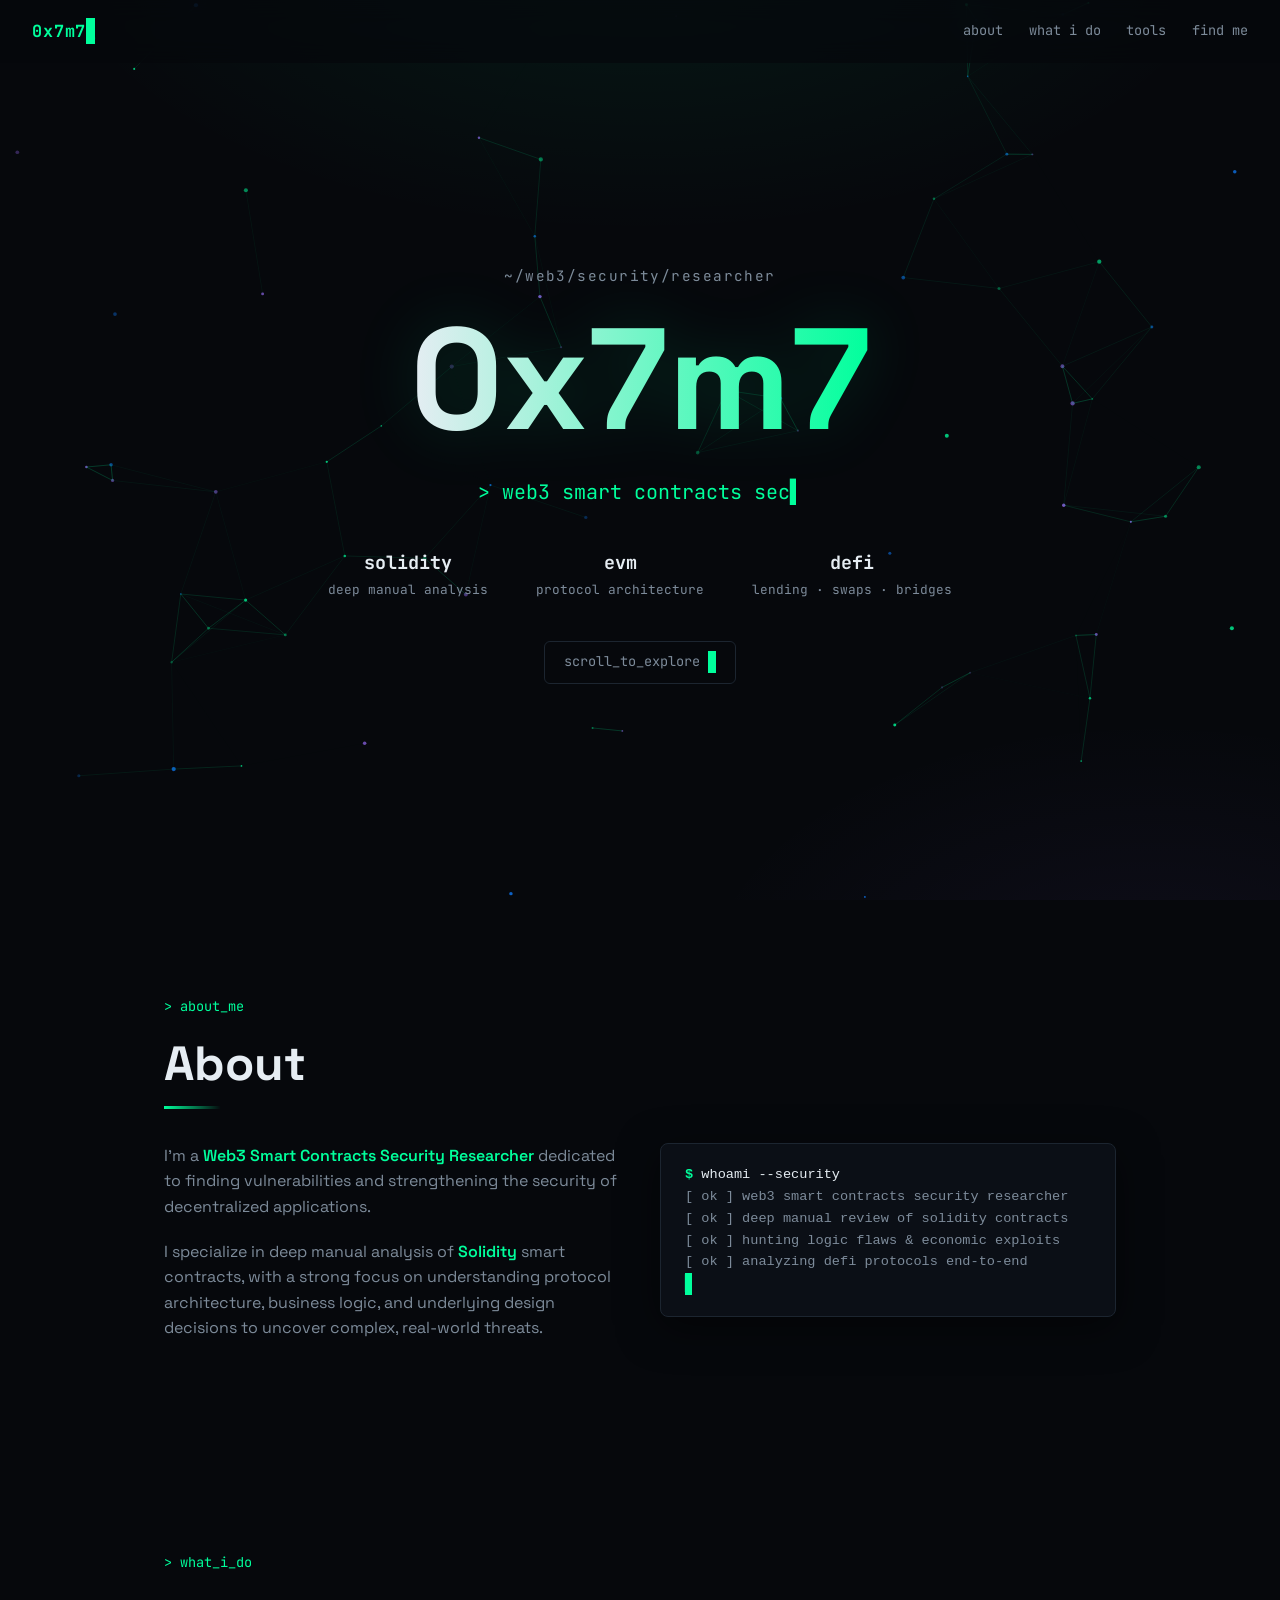
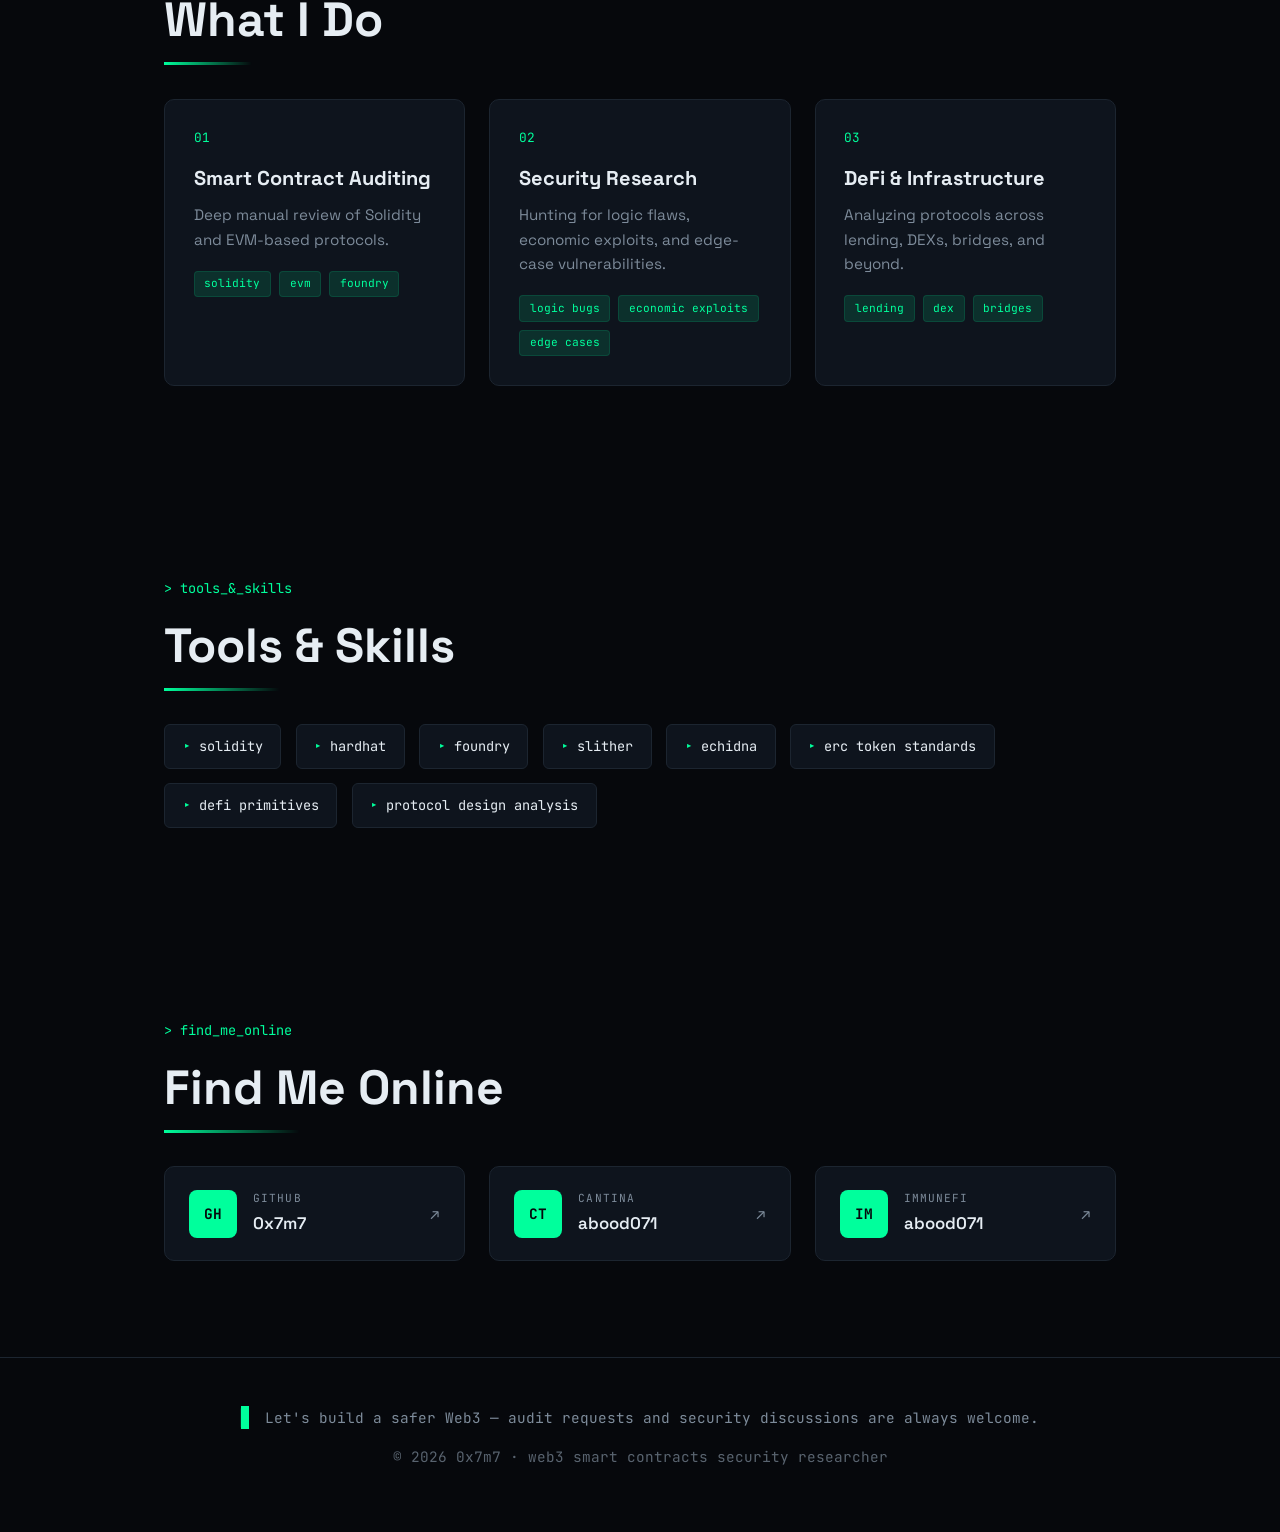
==== index.html @ 2cda6353 "Add files via upload" ====
<!DOCTYPE html>
<html lang="en">
<head>
  <meta charset="UTF-8" />
  <meta name="viewport" content="width=device-width, initial-scale=1.0" />
  <title>0x7m7 — Web3 Smart Contracts Security Researcher</title>
  <meta name="description" content="0x7m7 — Web3 Smart Contracts Security Researcher. Auditing Solidity protocols, hunting logic flaws and economic exploits across DeFi & infrastructure." />
  <link rel="preconnect" href="https://fonts.googleapis.com" />
  <link rel="preconnect" href="https://fonts.gstatic.com" crossorigin />
  <link href="https://fonts.googleapis.com/css2?family=Space+Grotesk:wght@400;500;600;700&family=JetBrains+Mono:wght@400;500;700&display=swap" rel="stylesheet" />
  <link rel="stylesheet" href="style.css" />
</head>
<body>
  <canvas id="particles"></canvas>

  <header class="nav">
    <a class="nav-logo" href="#top">0x7m7<span class="cursor-block">_</span></a>
    <nav class="nav-links">
      <a href="#about">about</a>
      <a href="#services">what i do</a>
      <a href="#tools">tools</a>
      <a href="#find-me">find me</a>
    </nav>
  </header>

  <main id="top">
    <section class="hero">
      <p class="hero-overline">~/web3/security/researcher</p>
      <h1 class="hero-title">0x7m7</h1>
      <p class="hero-sub" id="typed"></p>
      <ul class="hero-stats">
        <li><span class="stat-num">solidity</span><span class="stat-label">deep manual analysis</span></li>
        <li><span class="stat-num">evm</span><span class="stat-label">protocol architecture</span></li>
        <li><span class="stat-num">defi</span><span class="stat-label">lending · swaps · bridges</span></li>
      </ul>
      <a href="#about" class="btn-scroll">scroll_to_explore <span class="cursor-block">▾</span></a>
    </section>

    <section id="about" class="section">
      <p class="section-label">&gt; about_me</p>
      <h2 class="section-title">About</h2>
      <div class="about-grid">
        <div class="about-text">
          <p>
            I'm a <strong>Web3 Smart Contracts Security Researcher</strong> dedicated to finding
            vulnerabilities and strengthening the security of decentralized applications.
          </p>
          <p>
            I specialize in deep manual analysis of <strong>Solidity</strong> smart contracts, with a
            strong focus on understanding protocol architecture, business logic, and underlying design
            decisions to uncover complex, real-world threats.
          </p>
        </div>
        <pre class="terminal"><code><span class="t-prompt">$</span> whoami --security
<span class="t-cmd">[ ok ] web3 smart contracts security researcher
<span class="t-cmd">[ ok ] deep manual review of solidity contracts
<span class="t-cmd">[ ok ] hunting logic flaws &amp; economic exploits
<span class="t-cmd">[ ok ] analyzing defi protocols end-to-end
</code><span class="cursor-block">▌</span></pre>
      </div>
    </section>

    <section id="services" class="section">
      <p class="section-label">&gt; what_i_do</p>
      <h2 class="section-title">What I Do</h2>
      <div class="cards">
        <article class="card reveal">
          <span class="card-idx">01</span>
          <h3>Smart Contract Auditing</h3>
          <p>Deep manual review of Solidity and EVM-based protocols.</p>
          <ul class="card-tags">
            <li>solidity</li>
            <li>evm</li>
            <li>foundry</li>
          </ul>
        </article>
        <article class="card reveal">
          <span class="card-idx">02</span>
          <h3>Security Research</h3>
          <p>Hunting for logic flaws, economic exploits, and edge-case vulnerabilities.</p>
          <ul class="card-tags">
            <li>logic bugs</li>
            <li>economic exploits</li>
            <li>edge cases</li>
          </ul>
        </article>
        <article class="card reveal">
          <span class="card-idx">03</span>
          <h3>DeFi &amp; Infrastructure</h3>
          <p>Analyzing protocols across lending, DEXs, bridges, and beyond.</p>
          <ul class="card-tags">
            <li>lending</li>
            <li>dex</li>
            <li>bridges</li>
          </ul>
        </article>
      </div>
    </section>

    <section id="tools" class="section">
      <p class="section-label">&gt; tools_&amp;_skills</p>
      <h2 class="section-title">Tools &amp; Skills</h2>
      <div class="skills">
        <span class="skill reveal">solidity</span>
        <span class="skill reveal">hardhat</span>
        <span class="skill reveal">foundry</span>
        <span class="skill reveal">slither</span>
        <span class="skill reveal">echidna</span>
        <span class="skill reveal">erc token standards</span>
        <span class="skill reveal">defi primitives</span>
        <span class="skill reveal">protocol design analysis</span>
      </div>
    </section>

    <section id="find-me" class="section">
      <p class="section-label">&gt; find_me_online</p>
      <h2 class="section-title">Find Me Online</h2>
      <div class="links">
        <a class="link-card reveal" href="https://github.com/0x7m7" target="_blank" rel="noopener noreferrer">
          <span class="link-icon">GH</span>
          <span class="link-body">
            <span class="link-label">github</span>
            <span class="link-handle">0x7m7</span>
          </span>
          <span class="link-arrow">↗</span>
        </a>
        <a class="link-card reveal" href="https://cantina.xyz/u/abood071" target="_blank" rel="noopener noreferrer">
          <span class="link-icon">CT</span>
          <span class="link-body">
            <span class="link-label">cantina</span>
            <span class="link-handle">abood071</span>
          </span>
          <span class="link-arrow">↗</span>
        </a>
        <a class="link-card reveal" href="https://immunefi.com/profile/abood071" target="_blank" rel="noopener noreferrer">
          <span class="link-icon">IM</span>
          <span class="link-body">
            <span class="link-label">immunefi</span>
            <span class="link-handle">abood071</span>
          </span>
          <span class="link-arrow">↗</span>
        </a>
      </div>
    </section>
  </main>

  <footer class="footer">
    <p><span class="cursor-block">▌</span> Let's build a safer Web3 — audit requests and security discussions are always welcome.</p>
    <p class="footer-meta">© <span id="year"></span> 0x7m7 · web3 smart contracts security researcher</p>
  </footer>

  <script src="script.js"></script>
</body>
</html>
---- style.css ----
:root {
  --bg: #06080c;
  --bg-alt: #0b0f16;
  --panel: #0e141d;
  --border: #1c2530;
  --text: #e6edf3;
  --muted: #7d8b9a;
  --accent: #00ff9c;
  --accent-dim: rgba(0, 255, 156, 0.12);
  --green: #00ff9c;
  --purple: #9b6cff;
  --blue: #0e7cfe;
  --font-head: 'Space Grotesk', sans-serif;
  --font-mono: 'JetBrains Mono', monospace;
}

* {
  margin: 0;
  padding: 0;
  box-sizing: border-box;
}

html {
  scroll-behavior: smooth;
}

body {
  background: var(--bg);
  color: var(--text);
  font-family: var(--font-head);
  line-height: 1.6;
  overflow-x: hidden;
}

::selection {
  background: var(--accent);
  color: var(--bg);
}

::-webkit-scrollbar {
  width: 10px;
}
::-webkit-scrollbar-track {
  background: var(--bg);
}
::-webkit-scrollbar-thumb {
  background: var(--border);
  border-radius: 5px;
}
::-webkit-scrollbar-thumb:hover {
  background: var(--accent);
}

/* ---------- canvas background ---------- */
#particles {
  position: fixed;
  inset: 0;
  z-index: -1;
  width: 100%;
  height: 100%;
  background:
    radial-gradient(ellipse 80% 60% at 50% -10%, rgba(0, 255, 156, 0.08), transparent 60%),
    radial-gradient(ellipse 60% 50% at 90% 110%, rgba(155, 108, 255, 0.06), transparent 60%),
    var(--bg);
}

/* ---------- nav ---------- */
.nav {
  position: fixed;
  top: 0;
  left: 0;
  right: 0;
  z-index: 50;
  display: flex;
  align-items: center;
  justify-content: space-between;
  padding: 1.1rem 2rem;
  background: rgba(6, 8, 12, 0.7);
  backdrop-filter: blur(12px);
  border-bottom: 1px solid transparent;
  transition: border-color 0.3s;
}
.nav.scrolled {
  border-bottom-color: var(--border);
}
.nav-logo {
  font-family: var(--font-mono);
  font-weight: 700;
  color: var(--accent);
  text-decoration: none;
  font-size: 1.05rem;
  letter-spacing: 0.05em;
}
.cursor-block {
  display: inline-block;
  width: 0.55em;
  background: var(--accent);
  color: var(--accent);
  animation: blink 1s step-end infinite;
}
@keyframes blink {
  50% { opacity: 0; }
}
.nav-links {
  display: flex;
  gap: 1.6rem;
}
.nav-links a {
  font-family: var(--font-mono);
  font-size: 0.85rem;
  color: var(--muted);
  text-decoration: none;
  transition: color 0.2s;
}
.nav-links a:hover {
  color: var(--accent);
}

/* ---------- hero ---------- */
.hero {
  min-height: 100vh;
  display: flex;
  flex-direction: column;
  align-items: center;
  justify-content: center;
  text-align: center;
  padding: 6rem 1.5rem 3rem;
}
.hero-overline {
  font-family: var(--font-mono);
  color: var(--muted);
  font-size: 0.9rem;
  letter-spacing: 0.1em;
  margin-bottom: 1.2rem;
}
.hero-title {
  font-size: clamp(4rem, 15vw, 9rem);
  font-weight: 700;
  line-height: 1;
  color: var(--text);
  background: linear-gradient(90deg, var(--text), var(--accent));
  -webkit-background-clip: text;
  background-clip: text;
  -webkit-text-fill-color: transparent;
  filter: drop-shadow(0 0 30px rgba(0, 255, 156, 0.15));
  margin-bottom: 1.6rem;
  animation: glitch 6s infinite;
}
@keyframes glitch {
  0%, 91%, 100% { text-shadow: none; }
  92% { text-shadow: 3px 0 var(--purple), -3px 0 var(--green); }
  94% { text-shadow: -3px 0 var(--purple), 3px 0 var(--green); }
  96% { text-shadow: 2px 0 var(--green), -2px 0 var(--blue); }
  98% { text-shadow: none; }
}
.hero-sub {
  font-family: var(--font-mono);
  font-size: clamp(0.95rem, 2.5vw, 1.25rem);
  color: var(--accent);
  min-height: 1.6em;
  margin-bottom: 2.5rem;
}
.hero-sub .type-cursor::after {
  content: '▌';
  animation: blink 1s step-end infinite;
}
.hero-stats {
  list-style: none;
  display: flex;
  gap: 3rem;
  flex-wrap: wrap;
  justify-content: center;
  margin-bottom: 2.5rem;
}
.hero-stats li {
  display: flex;
  flex-direction: column;
  gap: 0.15rem;
}
.stat-num {
  font-family: var(--font-mono);
  font-weight: 700;
  color: var(--text);
  font-size: 1.15rem;
}
.stat-label {
  color: var(--muted);
  font-size: 0.8rem;
  font-family: var(--font-mono);
}
.btn-scroll {
  font-family: var(--font-mono);
  color: var(--muted);
  text-decoration: none;
  font-size: 0.85rem;
  border: 1px solid var(--border);
  padding: 0.6rem 1.2rem;
  border-radius: 6px;
  transition: all 0.25s;
}
.btn-scroll:hover {
  color: var(--accent);
  border-color: var(--accent);
  box-shadow: 0 0 18px var(--accent-dim);
}

/* ---------- sections ---------- */
.section {
  max-width: 1000px;
  margin: 0 auto;
  padding: 6rem 1.5rem;
}
.section-label {
  font-family: var(--font-mono);
  color: var(--accent);
  font-size: 0.85rem;
  margin-bottom: 0.5rem;
}
.section-title {
  font-size: clamp(2rem, 5vw, 3rem);
  font-weight: 700;
  margin-bottom: 2.5rem;
  position: relative;
  display: inline-block;
}
.section-title::after {
  content: '';
  position: absolute;
  left: 0;
  bottom: -0.4rem;
  width: 40%;
  height: 3px;
  background: linear-gradient(90deg, var(--accent), transparent);
}

/* ---------- about ---------- */
.about-grid {
  display: grid;
  grid-template-columns: 1fr 1fr;
  gap: 2.5rem;
  align-items: start;
}
.about-text p {
  margin-bottom: 1.2rem;
  color: var(--muted);
}
.about-text strong {
  color: var(--accent);
  font-weight: 600;
}
.terminal {
  background: var(--bg-alt);
  border: 1px solid var(--border);
  border-radius: 8px;
  padding: 1.3rem 1.5rem;
  font-family: var(--font-mono);
  font-size: 0.85rem;
  color: var(--text);
  overflow-x: auto;
  box-shadow: 0 10px 40px rgba(0, 0, 0, 0.5);
}
.terminal code { display: block; }
.t-prompt { color: var(--accent); font-weight: 700; }
.t-cmd { color: var(--muted); display: block; }

/* ---------- cards ---------- */
.cards {
  display: grid;
  grid-template-columns: repeat(3, 1fr);
  gap: 1.5rem;
}
.card {
  background: var(--panel);
  border: 1px solid var(--border);
  border-radius: 10px;
  padding: 1.8rem;
  position: relative;
  overflow: hidden;
  transition: transform 0.3s, border-color 0.3s, box-shadow 0.3s;
}
.card::before {
  content: '';
  position: absolute;
  top: 0;
  left: 0;
  width: 100%;
  height: 2px;
  background: linear-gradient(90deg, var(--accent), transparent);
  opacity: 0;
  transition: opacity 0.3s;
}
.card:hover {
  transform: translateY(-6px);
  border-color: var(--accent);
  box-shadow: 0 0 30px var(--accent-dim);
}
.card:hover::before { opacity: 1; }
.card-idx {
  font-family: var(--font-mono);
  color: var(--accent);
  font-size: 0.8rem;
  display: block;
  margin-bottom: 0.8rem;
}
.card h3 {
  font-size: 1.25rem;
  margin-bottom: 0.6rem;
}
.card p {
  color: var(--muted);
  font-size: 0.95rem;
  margin-bottom: 1.2rem;
}
.card-tags {
  list-style: none;
  display: flex;
  flex-wrap: wrap;
  gap: 0.5rem;
}
.card-tags li {
  font-family: var(--font-mono);
  font-size: 0.7rem;
  color: var(--accent);
  border: 1px solid var(--accent-dim);
  background: var(--accent-dim);
  padding: 0.2rem 0.6rem;
  border-radius: 4px;
}

/* ---------- skills ---------- */
.skills {
  display: flex;
  flex-wrap: wrap;
  gap: 0.9rem;
}
.skill {
  font-family: var(--font-mono);
  font-size: 0.85rem;
  color: var(--text);
  background: var(--panel);
  border: 1px solid var(--border);
  padding: 0.65rem 1.1rem;
  border-radius: 6px;
  transition: all 0.25s;
}
.skill::before {
  content: '▸ ';
  color: var(--accent);
}
.skill:hover {
  color: var(--accent);
  border-color: var(--accent);
  box-shadow: 0 0 16px var(--accent-dim);
  transform: translateY(-2px);
}

/* ---------- links ---------- */
.links {
  display: grid;
  grid-template-columns: repeat(3, 1fr);
  gap: 1.5rem;
}
.link-card {
  display: flex;
  align-items: center;
  gap: 1rem;
  background: var(--panel);
  border: 1px solid var(--border);
  border-radius: 10px;
  padding: 1.4rem 1.5rem;
  text-decoration: none;
  color: var(--text);
  transition: all 0.3s;
}
.link-card:hover {
  border-color: var(--accent);
  transform: translateY(-4px);
  box-shadow: 0 0 24px var(--accent-dim);
}
.link-icon {
  font-family: var(--font-mono);
  font-weight: 700;
  color: var(--bg);
  background: var(--accent);
  width: 3rem;
  height: 3rem;
  display: grid;
  place-items: center;
  border-radius: 8px;
  font-size: 0.9rem;
}
.link-body {
  display: flex;
  flex-direction: column;
}
.link-label {
  font-family: var(--font-mono);
  font-size: 0.7rem;
  text-transform: uppercase;
  letter-spacing: 0.1em;
  color: var(--muted);
  margin-bottom: 0.15rem;
}
.link-handle {
  font-weight: 600;
  font-size: 1.05rem;
}
.link-arrow {
  margin-left: auto;
  color: var(--muted);
  transition: all 0.3s;
}
.link-card:hover .link-arrow {
  color: var(--accent);
  transform: translate(2px, -2px);
}

/* ---------- footer ---------- */
.footer {
  text-align: center;
  padding: 3rem 1.5rem 4rem;
  border-top: 1px solid var(--border);
}
.footer p {
  font-family: var(--font-mono);
  color: var(--muted);
  font-size: 0.9rem;
}
.footer .cursor-block {
  margin-right: 0.4rem;
}
.footer-meta {
  margin-top: 1rem;
  font-size: 0.75rem;
  opacity: 0.7;
}

/* ---------- reveal animation ---------- */
.reveal {
  opacity: 0;
  transform: translateY(28px);
  transition: opacity 0.7s ease, transform 0.7s ease;
}
.reveal.visible {
  opacity: 1;
  transform: translateY(0);
}

/* ---------- responsive ---------- */
@media (max-width: 820px) {
  .about-grid,
  .cards,
  .links {
    grid-template-columns: 1fr;
  }
  .nav-links {
    gap: 1rem;
  }
  .hero-stats {
    gap: 1.5rem;
  }
}

@media (prefers-reduced-motion: reduce) {
  * {
    animation: none !important;
    transition: none !important;
  }
  .reveal {
    opacity: 1;
    transform: none;
  }
}
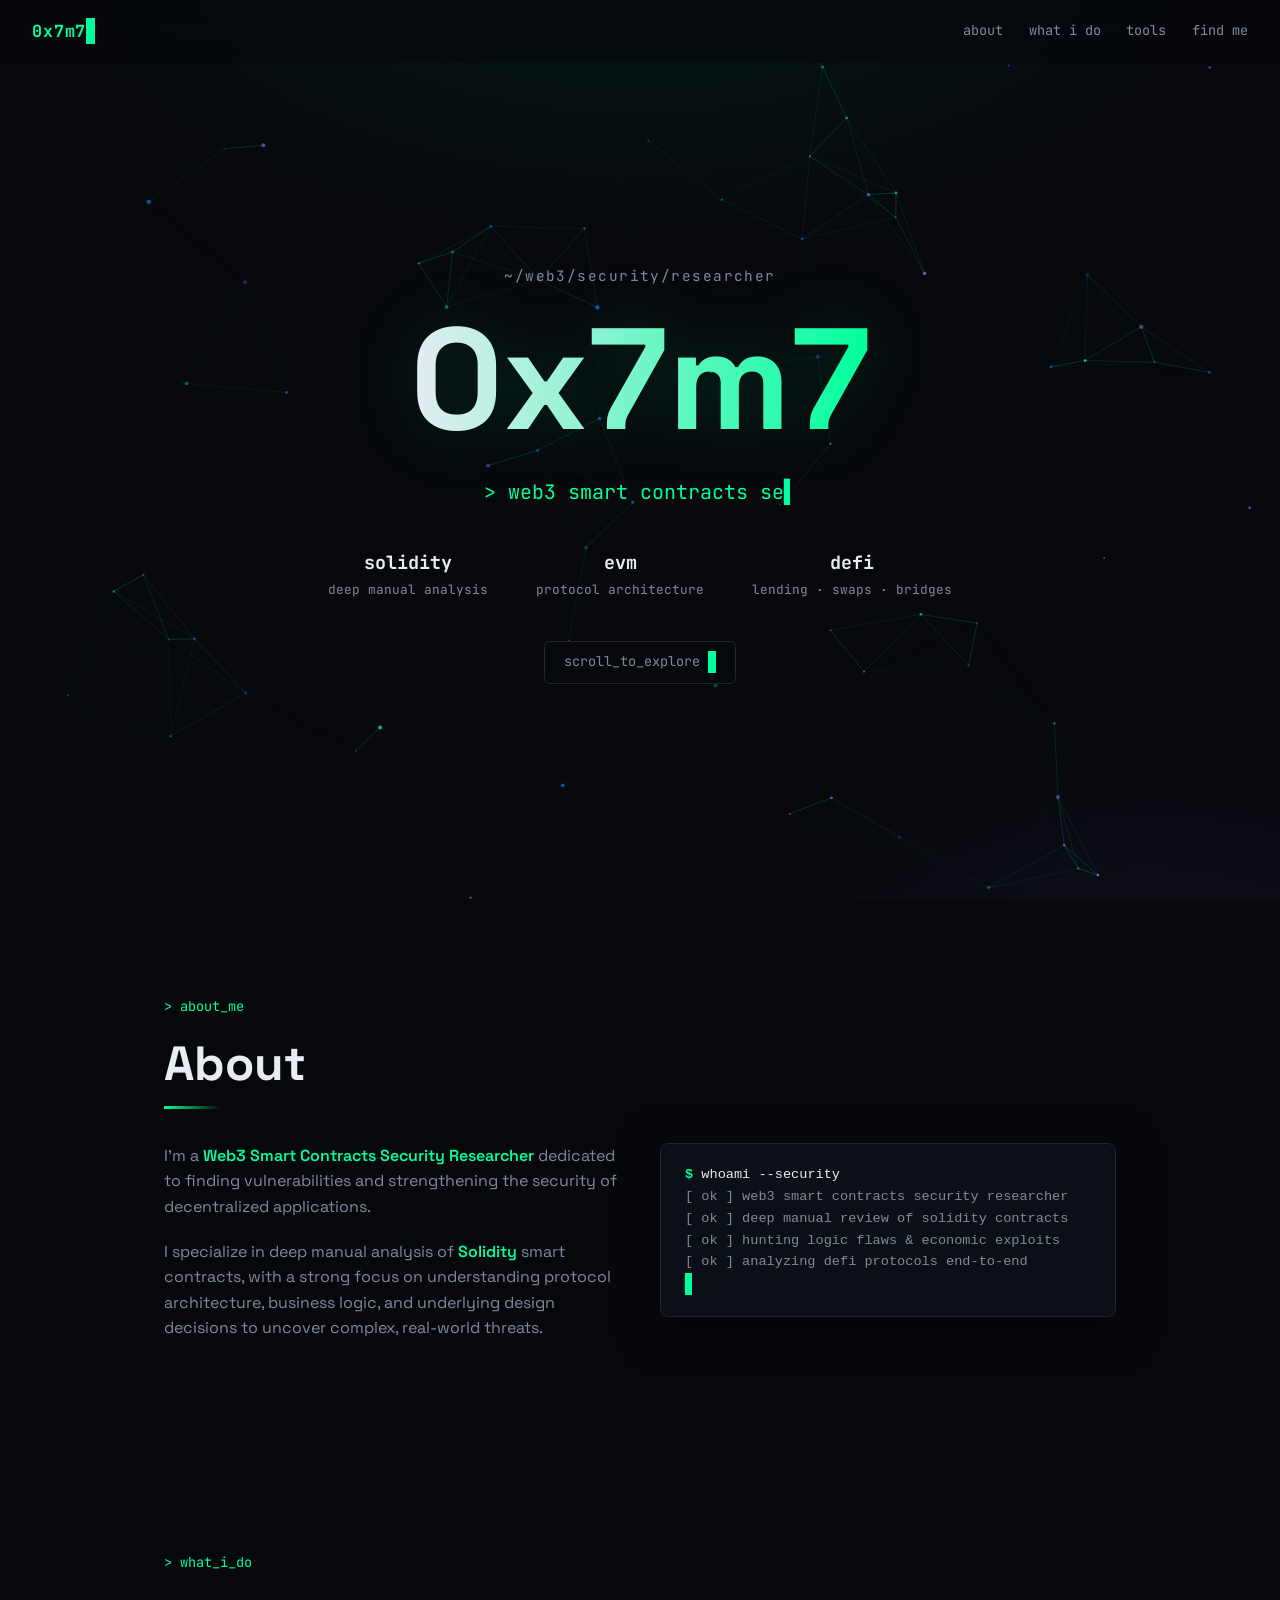
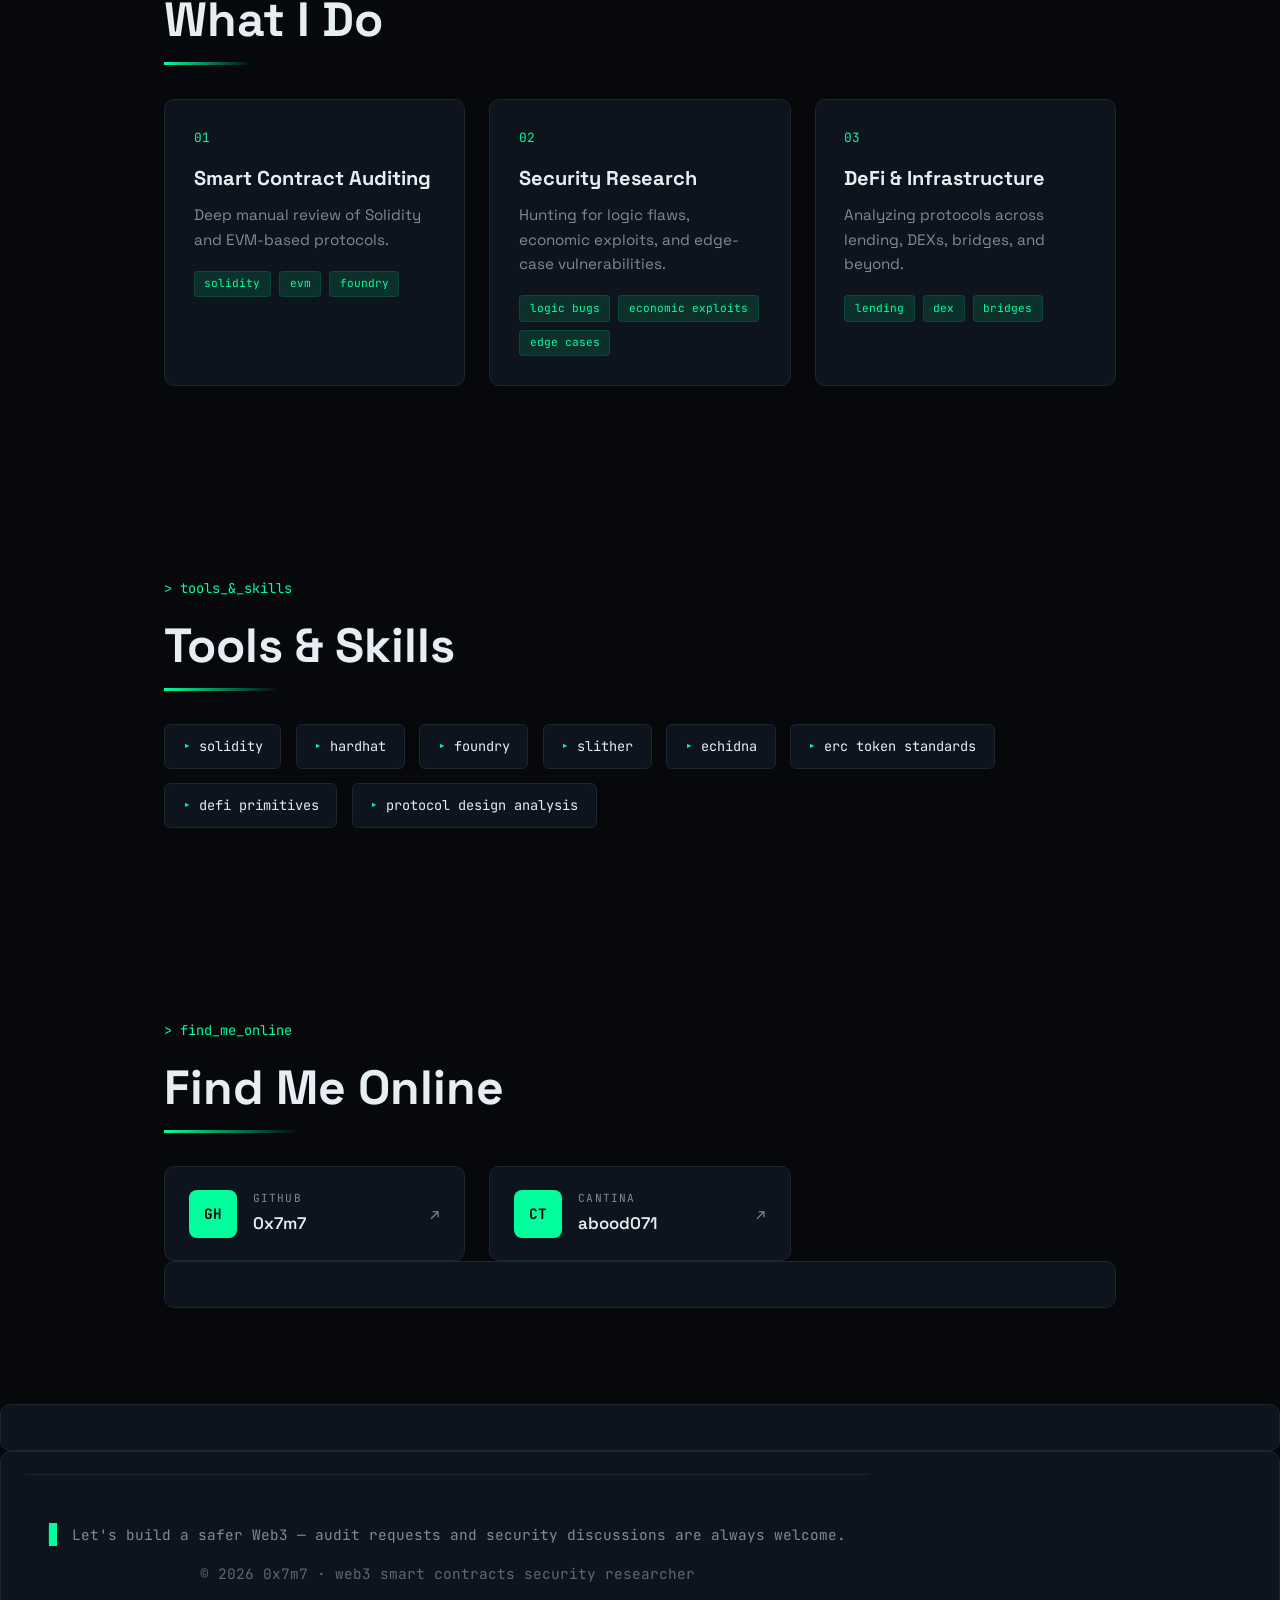
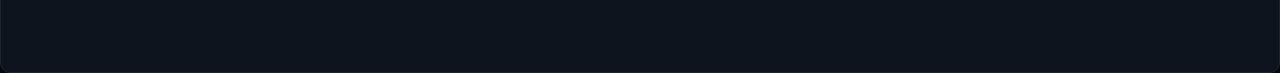
==== commit a34906d5: "Update index.html" ====
--- a/index.html
+++ b/index.html
@@ -131,15 +131,6 @@
             <span class="link-handle">abood071</span>
           </span>
           <span class="link-arrow">↗</span>
-        </a>
-        <a class="link-card reveal" href="https://immunefi.com/profile/abood071" target="_blank" rel="noopener noreferrer">
-          <span class="link-icon">IM</span>
-          <span class="link-body">
-            <span class="link-label">immunefi</span>
-            <span class="link-handle">abood071</span>
-          </span>
-          <span class="link-arrow">↗</span>
-        </a>
       </div>
     </section>
   </main>
@@ -151,4 +142,4 @@
 
   <script src="script.js"></script>
 </body>
-</html>+</html>
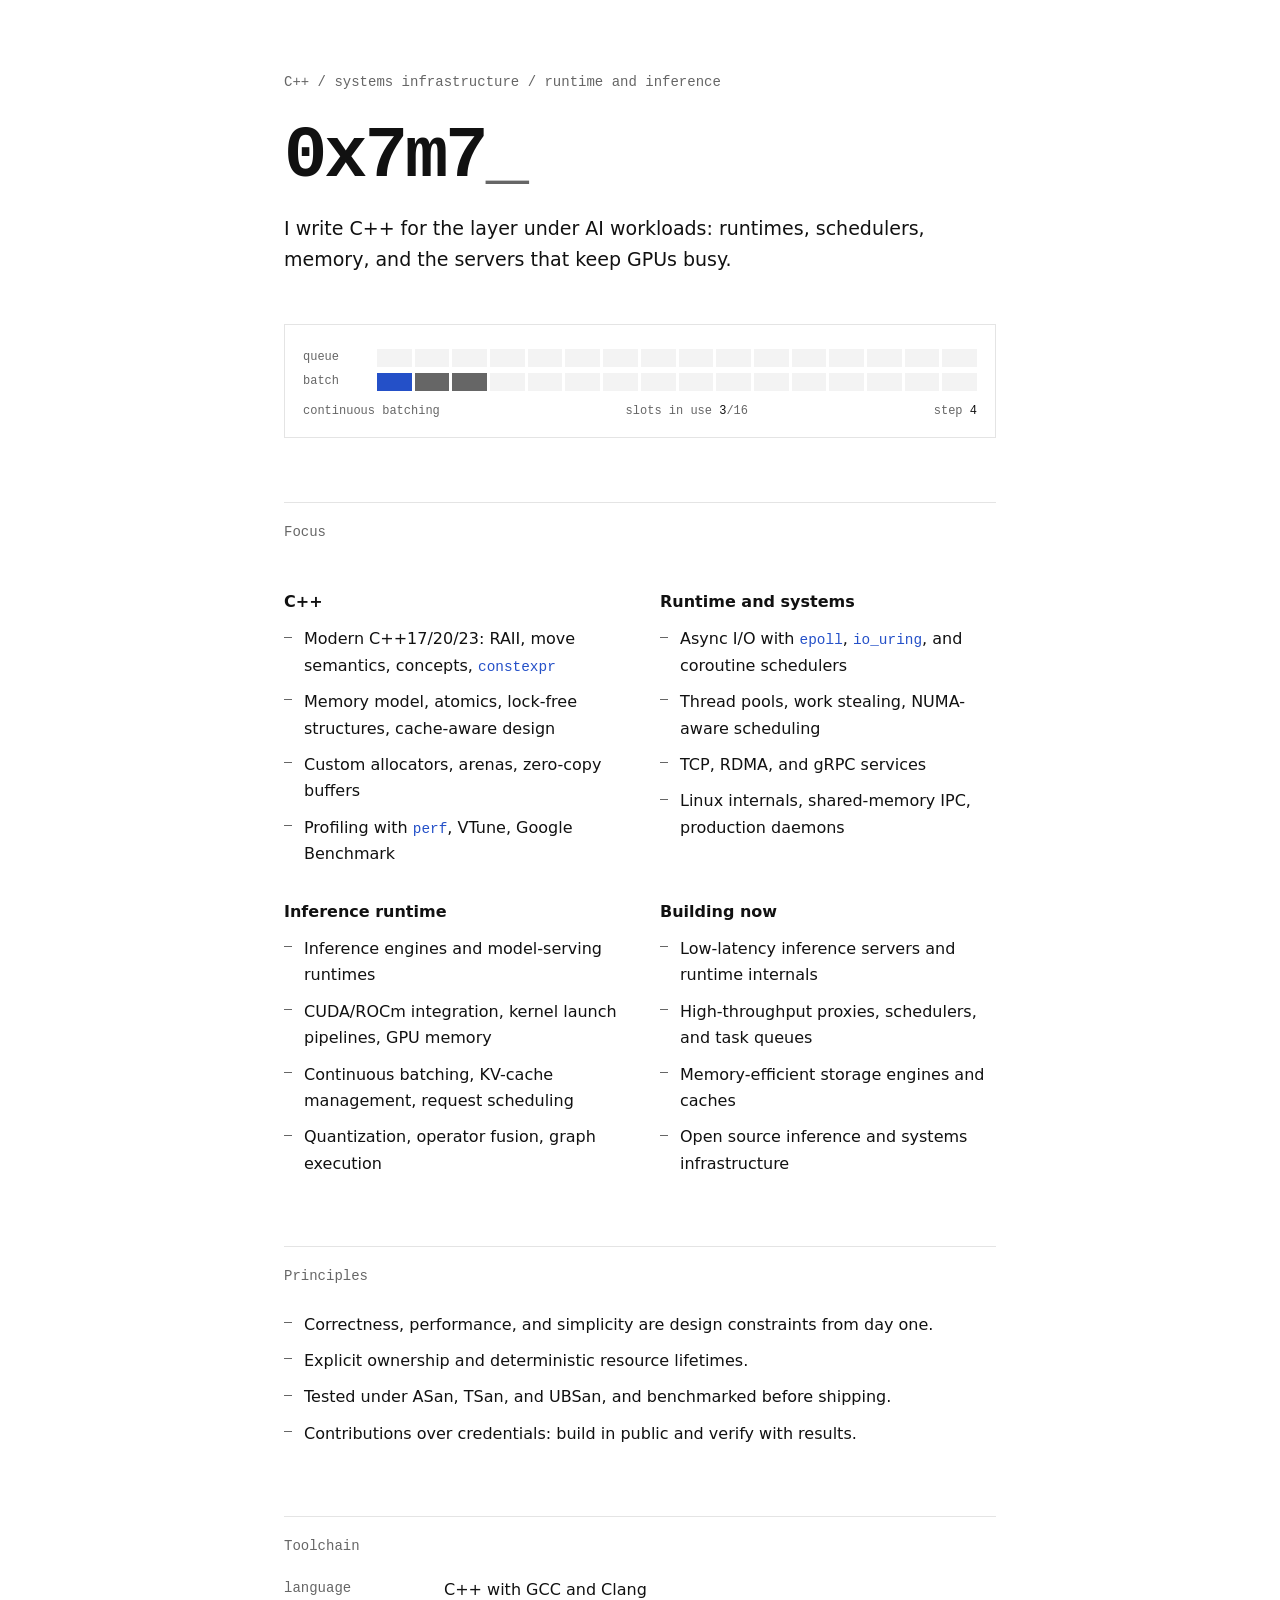
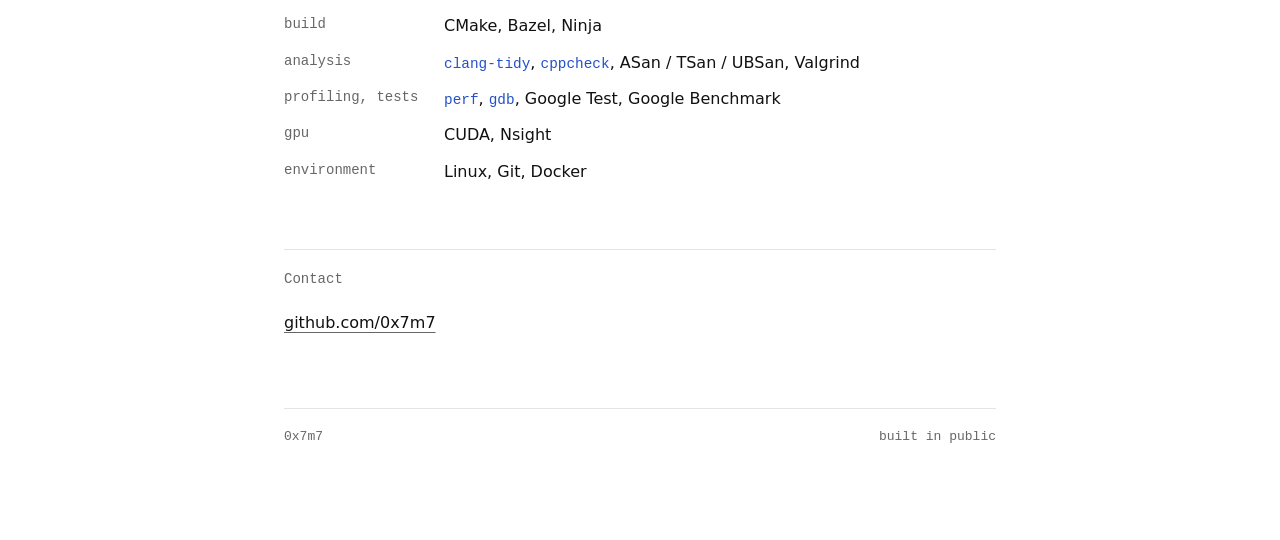
==== commit e4422dde: "Rename 0x7m7.html to index.html" ====
--- a/index.html
+++ b/index.html
@@ -1,145 +1,160 @@
 <!DOCTYPE html>
 <html lang="en">
 <head>
-  <meta charset="UTF-8" />
-  <meta name="viewport" content="width=device-width, initial-scale=1.0" />
-  <title>0x7m7 — Web3 Smart Contracts Security Researcher</title>
-  <meta name="description" content="0x7m7 — Web3 Smart Contracts Security Researcher. Auditing Solidity protocols, hunting logic flaws and economic exploits across DeFi & infrastructure." />
-  <link rel="preconnect" href="https://fonts.googleapis.com" />
-  <link rel="preconnect" href="https://fonts.gstatic.com" crossorigin />
-  <link href="https://fonts.googleapis.com/css2?family=Space+Grotesk:wght@400;500;600;700&family=JetBrains+Mono:wght@400;500;700&display=swap" rel="stylesheet" />
-  <link rel="stylesheet" href="style.css" />
+<meta charset="utf-8">
+<meta name="viewport" content="width=device-width, initial-scale=1, viewport-fit=cover">
+<title>0x7m7</title>
+<meta name="description" content="C++ developer working on systems infrastructure, runtimes, and AI inference.">
+<meta name="theme-color" content="#000000">
+<style>
+:root{
+  --bg:#000;--fg:#ededed;--mut:#8a8a8a;--line:#222;--acc:#8fb4ff;--slot:#111;
+  --mono:ui-monospace,"JetBrains Mono","SF Mono",Menlo,Consolas,monospace;
+  --sans:"Inter",system-ui,-apple-system,"Segoe UI",Roboto,sans-serif;
+  box-sizing:border-box;padding-top:env(safe-area-inset-top,0px);padding-bottom:env(safe-area-inset-bottom,0px);
+}
+@media (prefers-color-scheme:light){
+  :root:not([data-theme="dark"]){--bg:#fff;--fg:#111;--mut:#666;--line:#e4e4e4;--acc:#2450c8;--slot:#f3f3f3}
+}
+:root[data-theme="light"]{--bg:#fff;--fg:#111;--mut:#666;--line:#e4e4e4;--acc:#2450c8;--slot:#f3f3f3}
+:root[data-theme="dark"]{--bg:#000;--fg:#ededed;--mut:#8a8a8a;--line:#222;--acc:#8fb4ff;--slot:#111}
+html{scroll-padding-top:env(safe-area-inset-top,0px);scroll-behavior:smooth}
+*{box-sizing:border-box}
+body{margin:0;background:var(--bg);color:var(--fg);font:16px/1.65 var(--sans);-webkit-font-smoothing:antialiased}
+main{max-width:760px;margin:0 auto;padding:72px 24px 96px}
+a{color:var(--fg);text-decoration-color:var(--mut);text-underline-offset:4px}
+a:hover{color:var(--acc);text-decoration-color:var(--acc)}
+:focus-visible{outline:2px solid var(--acc);outline-offset:3px}
+h1{font:600 clamp(40px,9vw,72px)/1 var(--mono);letter-spacing:-.04em;margin:0 0 20px}
+h1 i{font-style:normal;color:var(--mut)}
+.tag{font:14px/1.5 var(--mono);color:var(--mut);margin:0 0 28px}
+.lede{font-size:19px;max-width:56ch;margin:0 0 48px}
+h2{font:500 14px/1.4 var(--mono);color:var(--mut);margin:64px 0 20px;padding-top:20px;border-top:1px solid var(--line)}
+h3{font:600 16px/1.4 var(--sans);margin:28px 0 8px}
+ul{margin:0;padding:0;list-style:none}
+li{padding:5px 0 5px 20px;position:relative;color:var(--fg)}
+li::before{content:"";position:absolute;left:0;top:.95em;width:8px;height:1px;background:var(--mut)}
+code{font:.9em var(--mono);color:var(--acc)}
+.grid{display:grid;grid-template-columns:1fr 1fr;gap:0 40px}
+@media (max-width:640px){.grid{grid-template-columns:1fr}}
+/* scheduler widget */
+.sched{border:1px solid var(--line);padding:18px;margin:0 0 8px;font:12px/1.4 var(--mono);color:var(--mut)}
+.sched .row{display:flex;align-items:center;gap:10px;margin:6px 0}
+.sched .lbl{width:64px;flex:none}
+.cells{display:flex;gap:3px;flex:1;min-width:0}
+.cell{height:18px;flex:1;background:var(--slot);transition:background .25s}
+.cell.on{background:var(--acc)}
+.cell.old{background:var(--mut)}
+.sched .foot{display:flex;justify-content:space-between;margin-top:12px;flex-wrap:wrap;gap:6px}
+.sched b{color:var(--fg);font-weight:500}
+.tools{display:grid;grid-template-columns:140px 1fr;gap:10px 20px;margin:0}
+.tools dt{font:14px/1.6 var(--mono);color:var(--mut)}
+.tools dd{margin:0}
+@media (max-width:640px){.tools{grid-template-columns:1fr;gap:0}.tools dd{margin-bottom:14px}}
+footer{margin-top:72px;padding-top:20px;border-top:1px solid var(--line);font:13px var(--mono);color:var(--mut);display:flex;justify-content:space-between;gap:12px;flex-wrap:wrap}
+</style>
 </head>
 <body>
-  <canvas id="particles"></canvas>
+<main>
+  <p class="tag">C++ / systems infrastructure / runtime and inference</p>
+  <h1>0x7m7<i>_</i></h1>
+  <p class="lede">I write C++ for the layer under AI workloads: runtimes, schedulers, memory, and the servers that keep GPUs busy.</p>
 
-  <header class="nav">
-    <a class="nav-logo" href="#top">0x7m7<span class="cursor-block">_</span></a>
-    <nav class="nav-links">
-      <a href="#about">about</a>
-      <a href="#services">what i do</a>
-      <a href="#tools">tools</a>
-      <a href="#find-me">find me</a>
-    </nav>
-  </header>
+  <div class="sched" role="img" aria-label="Animation of a continuous batching scheduler filling GPU batch slots with requests">
+    <div class="row"><span class="lbl">queue</span><div class="cells" id="q"></div></div>
+    <div class="row"><span class="lbl">batch</span><div class="cells" id="b"></div></div>
+    <div class="foot"><span>continuous batching</span><span>slots in use <b id="u">0</b>/16</span><span>step <b id="s">0</b></span></div>
+  </div>
 
-  <main id="top">
-    <section class="hero">
-      <p class="hero-overline">~/web3/security/researcher</p>
-      <h1 class="hero-title">0x7m7</h1>
-      <p class="hero-sub" id="typed"></p>
-      <ul class="hero-stats">
-        <li><span class="stat-num">solidity</span><span class="stat-label">deep manual analysis</span></li>
-        <li><span class="stat-num">evm</span><span class="stat-label">protocol architecture</span></li>
-        <li><span class="stat-num">defi</span><span class="stat-label">lending · swaps · bridges</span></li>
+  <h2>Focus</h2>
+  <div class="grid">
+    <div>
+      <h3>C++</h3>
+      <ul>
+        <li>Modern C++17/20/23: RAII, move semantics, concepts, <code>constexpr</code></li>
+        <li>Memory model, atomics, lock-free structures, cache-aware design</li>
+        <li>Custom allocators, arenas, zero-copy buffers</li>
+        <li>Profiling with <code>perf</code>, VTune, Google Benchmark</li>
       </ul>
-      <a href="#about" class="btn-scroll">scroll_to_explore <span class="cursor-block">▾</span></a>
-    </section>
+    </div>
+    <div>
+      <h3>Runtime and systems</h3>
+      <ul>
+        <li>Async I/O with <code>epoll</code>, <code>io_uring</code>, and coroutine schedulers</li>
+        <li>Thread pools, work stealing, NUMA-aware scheduling</li>
+        <li>TCP, RDMA, and gRPC services</li>
+        <li>Linux internals, shared-memory IPC, production daemons</li>
+      </ul>
+    </div>
+    <div>
+      <h3>Inference runtime</h3>
+      <ul>
+        <li>Inference engines and model-serving runtimes</li>
+        <li>CUDA/ROCm integration, kernel launch pipelines, GPU memory</li>
+        <li>Continuous batching, KV-cache management, request scheduling</li>
+        <li>Quantization, operator fusion, graph execution</li>
+      </ul>
+    </div>
+    <div>
+      <h3>Building now</h3>
+      <ul>
+        <li>Low-latency inference servers and runtime internals</li>
+        <li>High-throughput proxies, schedulers, and task queues</li>
+        <li>Memory-efficient storage engines and caches</li>
+        <li>Open source inference and systems infrastructure</li>
+      </ul>
+    </div>
+  </div>
 
-    <section id="about" class="section">
-      <p class="section-label">&gt; about_me</p>
-      <h2 class="section-title">About</h2>
-      <div class="about-grid">
-        <div class="about-text">
-          <p>
-            I'm a <strong>Web3 Smart Contracts Security Researcher</strong> dedicated to finding
-            vulnerabilities and strengthening the security of decentralized applications.
-          </p>
-          <p>
-            I specialize in deep manual analysis of <strong>Solidity</strong> smart contracts, with a
-            strong focus on understanding protocol architecture, business logic, and underlying design
-            decisions to uncover complex, real-world threats.
-          </p>
-        </div>
-        <pre class="terminal"><code><span class="t-prompt">$</span> whoami --security
-<span class="t-cmd">[ ok ] web3 smart contracts security researcher
-<span class="t-cmd">[ ok ] deep manual review of solidity contracts
-<span class="t-cmd">[ ok ] hunting logic flaws &amp; economic exploits
-<span class="t-cmd">[ ok ] analyzing defi protocols end-to-end
-</code><span class="cursor-block">▌</span></pre>
-      </div>
-    </section>
+  <h2>Principles</h2>
+  <ul>
+    <li>Correctness, performance, and simplicity are design constraints from day one.</li>
+    <li>Explicit ownership and deterministic resource lifetimes.</li>
+    <li>Tested under ASan, TSan, and UBSan, and benchmarked before shipping.</li>
+    <li>Contributions over credentials: build in public and verify with results.</li>
+  </ul>
 
-    <section id="services" class="section">
-      <p class="section-label">&gt; what_i_do</p>
-      <h2 class="section-title">What I Do</h2>
-      <div class="cards">
-        <article class="card reveal">
-          <span class="card-idx">01</span>
-          <h3>Smart Contract Auditing</h3>
-          <p>Deep manual review of Solidity and EVM-based protocols.</p>
-          <ul class="card-tags">
-            <li>solidity</li>
-            <li>evm</li>
-            <li>foundry</li>
-          </ul>
-        </article>
-        <article class="card reveal">
-          <span class="card-idx">02</span>
-          <h3>Security Research</h3>
-          <p>Hunting for logic flaws, economic exploits, and edge-case vulnerabilities.</p>
-          <ul class="card-tags">
-            <li>logic bugs</li>
-            <li>economic exploits</li>
-            <li>edge cases</li>
-          </ul>
-        </article>
-        <article class="card reveal">
-          <span class="card-idx">03</span>
-          <h3>DeFi &amp; Infrastructure</h3>
-          <p>Analyzing protocols across lending, DEXs, bridges, and beyond.</p>
-          <ul class="card-tags">
-            <li>lending</li>
-            <li>dex</li>
-            <li>bridges</li>
-          </ul>
-        </article>
-      </div>
-    </section>
+  <h2>Toolchain</h2>
+  <dl class="tools">
+    <dt>language</dt><dd>C++ with GCC and Clang</dd>
+    <dt>build</dt><dd>CMake, Bazel, Ninja</dd>
+    <dt>analysis</dt><dd><code>clang-tidy</code>, <code>cppcheck</code>, ASan / TSan / UBSan, Valgrind</dd>
+    <dt>profiling, tests</dt><dd><code>perf</code>, <code>gdb</code>, Google Test, Google Benchmark</dd>
+    <dt>gpu</dt><dd>CUDA, Nsight</dd>
+    <dt>environment</dt><dd>Linux, Git, Docker</dd>
+  </dl>
 
-    <section id="tools" class="section">
-      <p class="section-label">&gt; tools_&amp;_skills</p>
-      <h2 class="section-title">Tools &amp; Skills</h2>
-      <div class="skills">
-        <span class="skill reveal">solidity</span>
-        <span class="skill reveal">hardhat</span>
-        <span class="skill reveal">foundry</span>
-        <span class="skill reveal">slither</span>
-        <span class="skill reveal">echidna</span>
-        <span class="skill reveal">erc token standards</span>
-        <span class="skill reveal">defi primitives</span>
-        <span class="skill reveal">protocol design analysis</span>
-      </div>
-    </section>
+  <h2>Contact</h2>
+  <p><a href="https://github.com/0x7m7">github.com/0x7m7</a></p>
 
-    <section id="find-me" class="section">
-      <p class="section-label">&gt; find_me_online</p>
-      <h2 class="section-title">Find Me Online</h2>
-      <div class="links">
-        <a class="link-card reveal" href="https://github.com/0x7m7" target="_blank" rel="noopener noreferrer">
-          <span class="link-icon">GH</span>
-          <span class="link-body">
-            <span class="link-label">github</span>
-            <span class="link-handle">0x7m7</span>
-          </span>
-          <span class="link-arrow">↗</span>
-        </a>
-        <a class="link-card reveal" href="https://cantina.xyz/u/abood071" target="_blank" rel="noopener noreferrer">
-          <span class="link-icon">CT</span>
-          <span class="link-body">
-            <span class="link-label">cantina</span>
-            <span class="link-handle">abood071</span>
-          </span>
-          <span class="link-arrow">↗</span>
-      </div>
-    </section>
-  </main>
-
-  <footer class="footer">
-    <p><span class="cursor-block">▌</span> Let's build a safer Web3 — audit requests and security discussions are always welcome.</p>
-    <p class="footer-meta">© <span id="year"></span> 0x7m7 · web3 smart contracts security researcher</p>
-  </footer>
-
-  <script src="script.js"></script>
+  <footer><span>0x7m7</span><span>built in public</span></footer>
+</main>
+<script>
+(function(){
+  var N=16,q=document.getElementById('q'),b=document.getElementById('b'),
+      u=document.getElementById('u'),s=document.getElementById('s');
+  var qc=[],bc=[],i;
+  for(i=0;i<N;i++){var c=document.createElement('div');c.className='cell';q.appendChild(c);qc.push(c);
+    var d=document.createElement('div');d.className='cell';b.appendChild(d);bc.push(d);}
+  var slots=new Array(N).fill(0),step=0,queue=0;
+  function tick(){
+    step++;
+    for(var k=0;k<N;k++){if(slots[k]>0)slots[k]--;}
+    if(Math.random()<.7)queue=Math.min(N,queue+1+(Math.random()<.3?1:0));
+    for(k=0;k<N&&queue>0;k++){
+      if(slots[k]===0){slots[k]=3+Math.floor(Math.random()*8);queue--;}
+    }
+    var used=0;
+    for(k=0;k<N;k++){
+      bc[k].className='cell'+(slots[k]>0?(slots[k]<3?' old':' on'):'');
+      if(slots[k]>0)used++;
+      qc[k].className='cell'+(k<queue?' on':'');
+    }
+    u.textContent=used;s.textContent=step;
+  }
+  tick();
+  if(!window.matchMedia('(prefers-reduced-motion: reduce)').matches){setInterval(tick,420);}
+})();
+</script>
 </body>
 </html>
